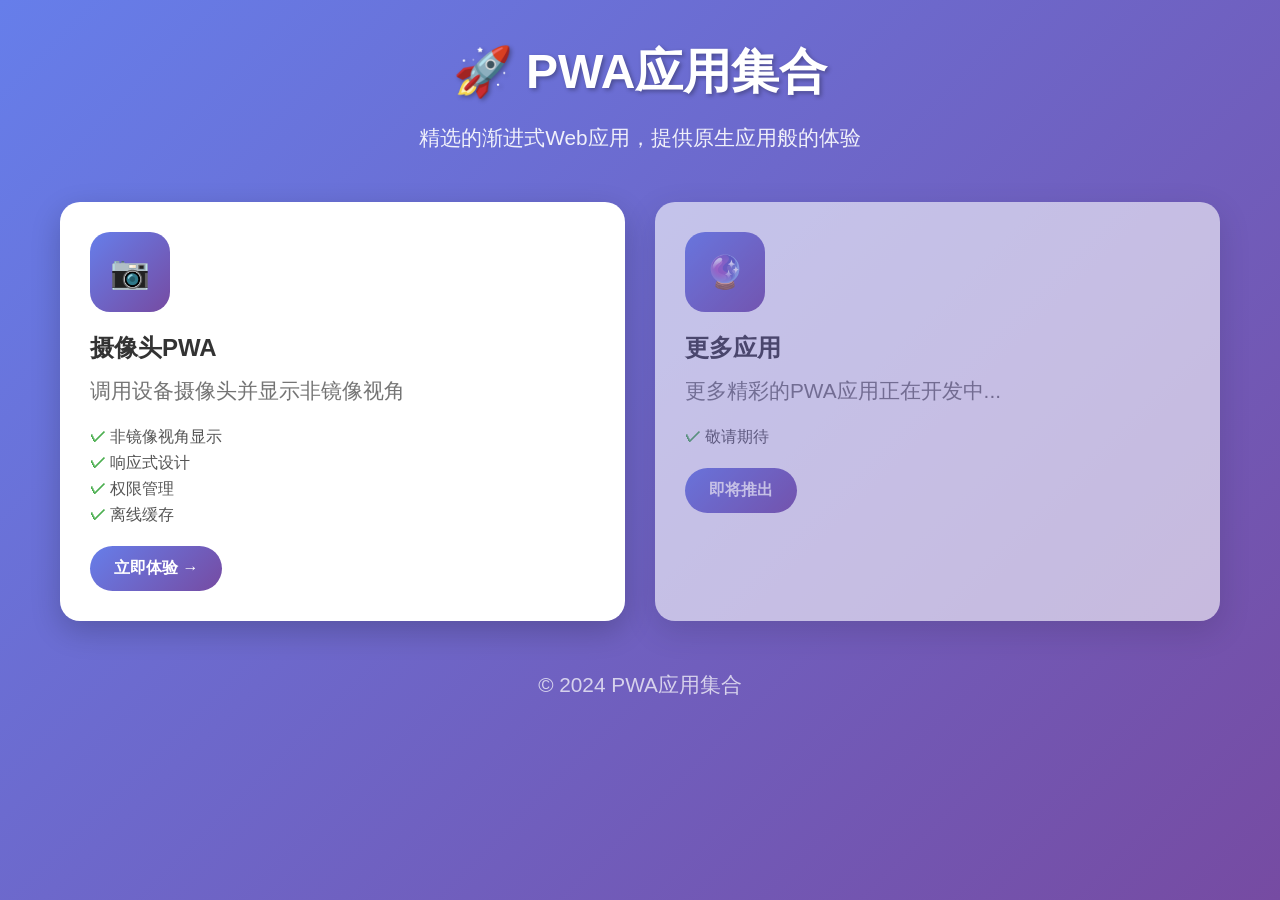
==== index.html @ a5389cbc "camera-pwa" ====
<!DOCTYPE html>
<html lang="zh-CN">
<head>
    <meta charset="UTF-8">
    <meta name="viewport" content="width=device-width, initial-scale=1.0">
    <title>PWA应用集合</title>
    <style>
        *{margin:0;padding:0;box-sizing:border-box}
        body{font-family:-apple-system,BlinkMacSystemFont,'Segoe UI',Roboto,sans-serif;background:linear-gradient(135deg,#667eea 0%,#764ba2 100%);min-height:100vh;color:#333}
        .container{max-width:1200px;margin:0 auto;padding:40px 20px}
        header{text-align:center;margin-bottom:50px;color:white}
        h1{font-size:3rem;margin-bottom:20px;text-shadow:2px 2px 4px rgba(0,0,0,0.3)}
        p{font-size:1.3rem;opacity:0.9;max-width:600px;margin:0 auto}
        .apps-grid{display:grid;grid-template-columns:repeat(auto-fit,minmax(300px,1fr));gap:30px;margin-bottom:50px}
        .app-card{background:white;border-radius:20px;padding:30px;box-shadow:0 10px 30px rgba(0,0,0,0.2);transition:transform 0.3s ease;text-decoration:none;color:inherit;display:block}
        .app-card:hover{transform:translateY(-5px);box-shadow:0 20px 40px rgba(0,0,0,0.3)}
        .app-icon{width:80px;height:80px;background:linear-gradient(135deg,#667eea 0%,#764ba2 100%);border-radius:20px;display:flex;align-items:center;justify-content:center;margin-bottom:20px;font-size:2rem}
        .app-title{font-size:1.5rem;font-weight:600;margin-bottom:10px;color:#333}
        .app-description{color:#666;line-height:1.6;margin-bottom:20px}
        .app-features{list-style:none;margin-bottom:20px}
        .app-features li{color:#555;margin-bottom:5px;padding-left:20px;position:relative}
        .app-features li:before{content:"✓";position:absolute;left:0;color:#4CAF50;font-weight:bold}
        .app-link{display:inline-block;background:linear-gradient(135deg,#667eea 0%,#764ba2 100%);color:white;padding:12px 24px;border-radius:25px;text-decoration:none;font-weight:600;transition:transform 0.2s ease}
        .app-link:hover{transform:scale(1.05)}
        .disabled{opacity:0.6;cursor:default;pointer-events:none}
        footer{text-align:center;color:white;opacity:0.8;margin-top:50px}
        @media (max-width:768px){.container{padding:20px 15px}h1{font-size:2.5rem}.apps-grid{grid-template-columns:1fr;gap:20px}}
    </style>
</head>
<body>
    <div class="container">
        <header>
            <h1>🚀 PWA应用集合</h1>
            <p>精选的渐进式Web应用，提供原生应用般的体验</p>
        </header>
        
        <div class="apps-grid">
            <a href="camera-pwa/" class="app-card">
                <div class="app-icon">📷</div>
                <h2 class="app-title">摄像头PWA</h2>
                <p class="app-description">调用设备摄像头并显示非镜像视角</p>
                <ul class="app-features">
                    <li>非镜像视角显示</li>
                    <li>响应式设计</li>
                    <li>权限管理</li>
                    <li>离线缓存</li>
                </ul>
                <span class="app-link">立即体验 →</span>
            </a>
            
            <div class="app-card disabled">
                <div class="app-icon">🔮</div>
                <h2 class="app-title">更多应用</h2>
                <p class="app-description">更多精彩的PWA应用正在开发中...</p>
                <ul class="app-features">
                    <li>敬请期待</li>
                </ul>
                <span class="app-link">即将推出</span>
            </div>
        </div>
        
        <footer>
            <p>© 2024 PWA应用集合</p>
        </footer>
    </div>
</body>
</html>
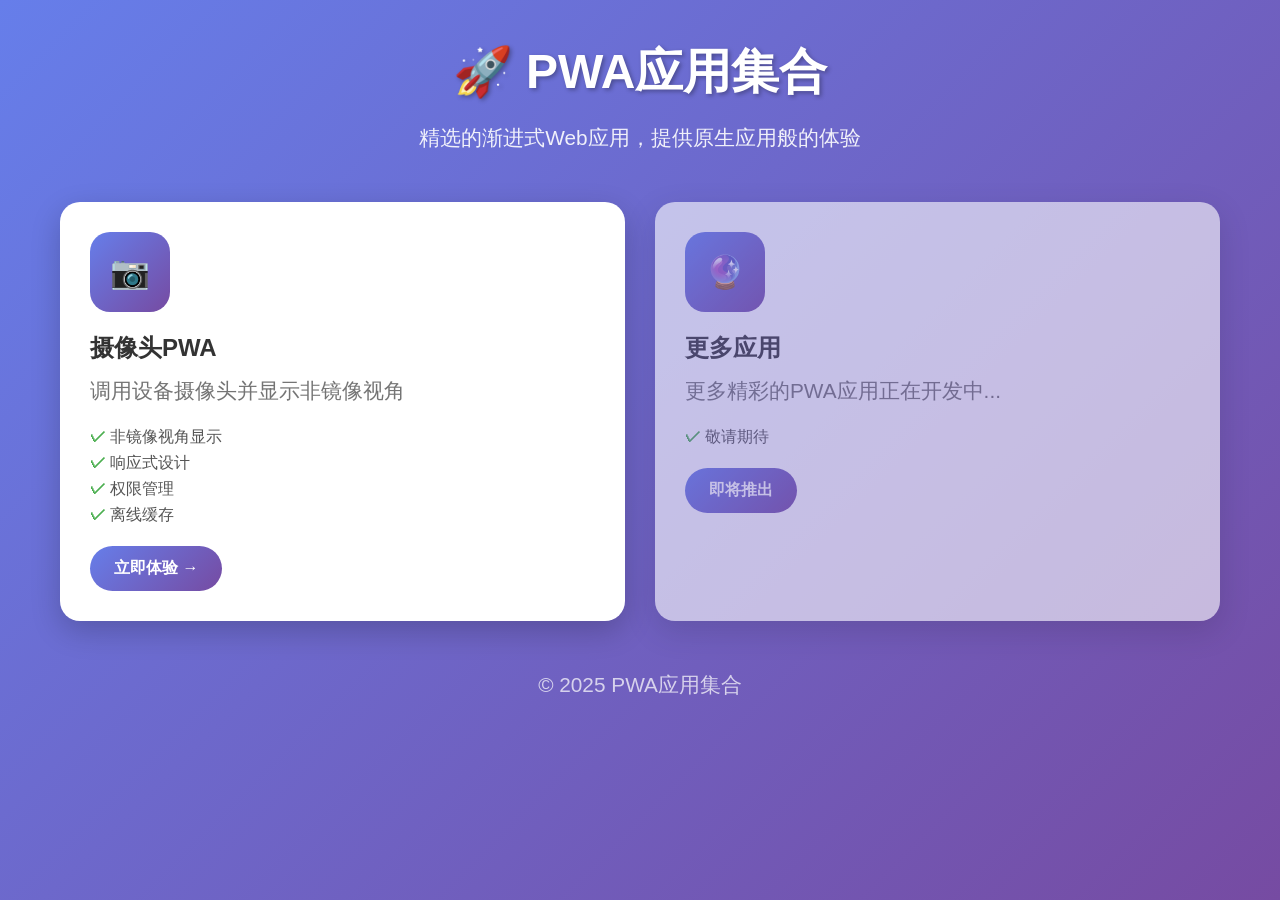
==== commit 8664c313: "camera-pwa 优化" ====
--- a/index.html
+++ b/index.html
@@ -60,7 +60,7 @@
         </div>
         
         <footer>
-            <p>© 2024 PWA应用集合</p>
+            <p>© 2025 PWA应用集合</p>
         </footer>
     </div>
 </body>
